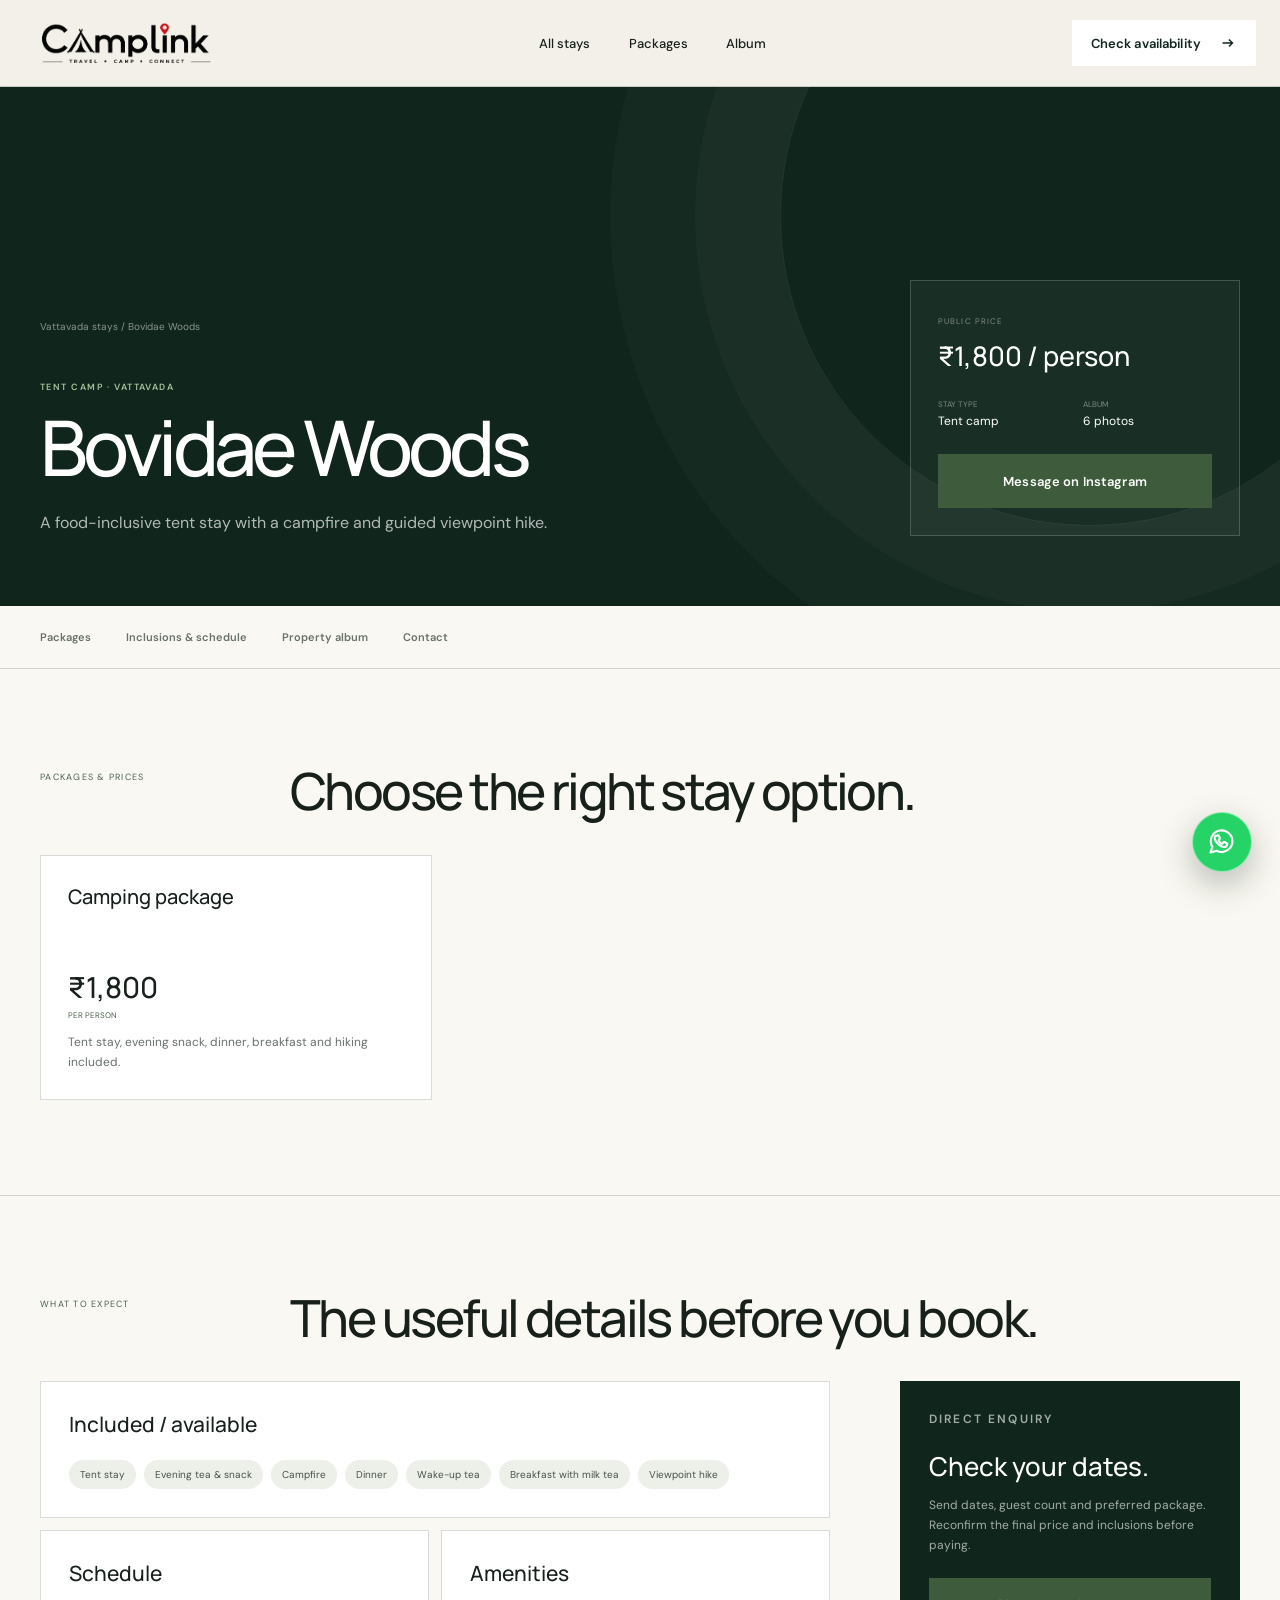
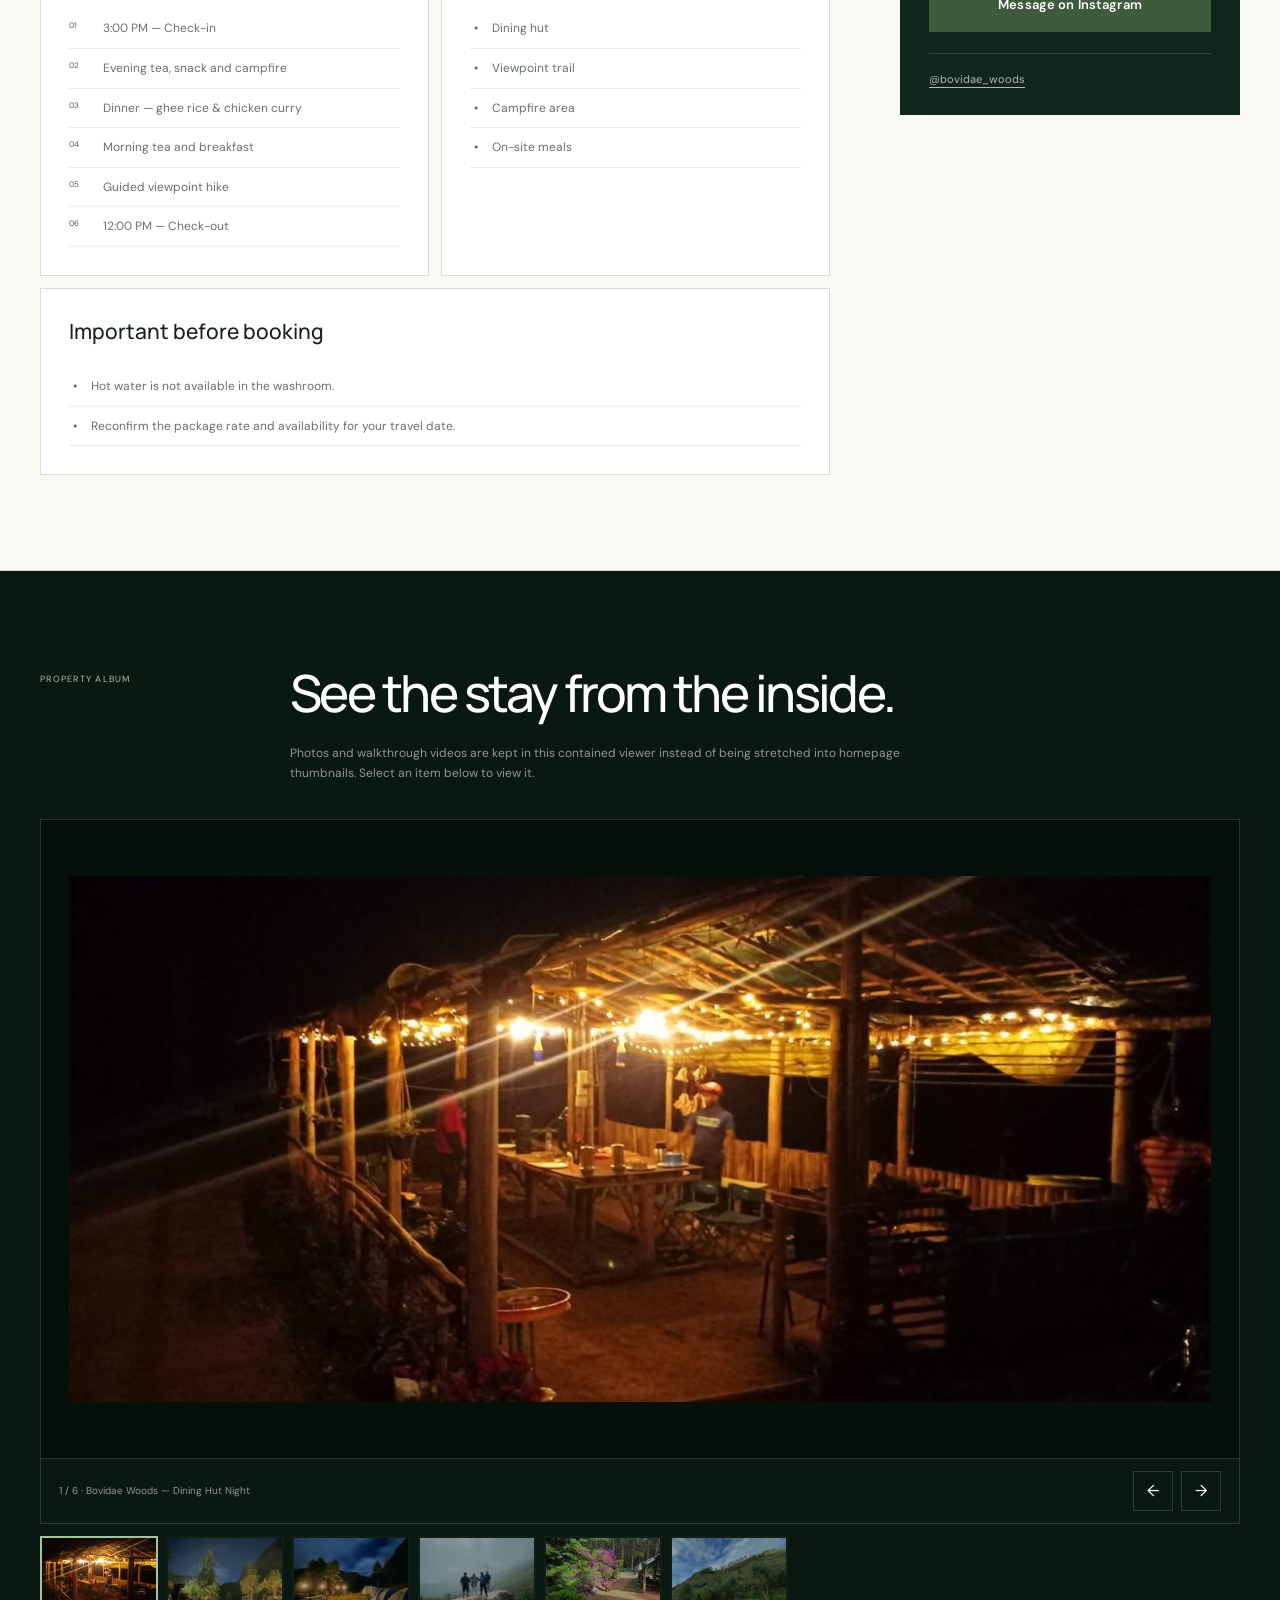
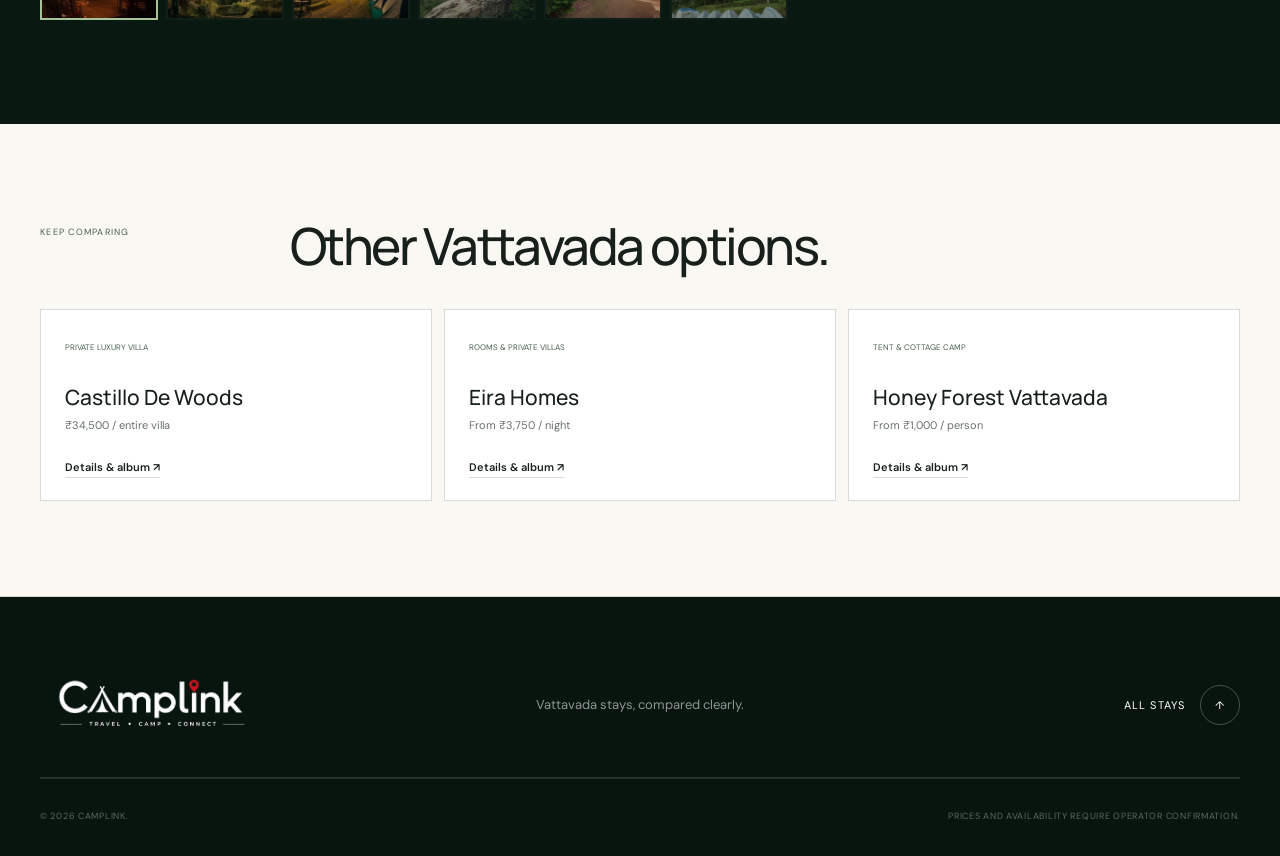
==== stay.html @ 0fb76977 "First commit" ====
<!doctype html>
<html lang="en">
<head>
  <meta charset="UTF-8">
  <meta name="viewport" content="width=device-width, initial-scale=1.0">
  <meta name="description" content="Vattavada stay package details, inclusions, schedule, access notes, property album and direct booking contact.">
  <meta name="theme-color" content="#10261d">
  <title>Vattavada Stay Details | CampLink</title>
  <link rel="preconnect" href="https://fonts.googleapis.com">
  <link rel="preconnect" href="https://fonts.gstatic.com" crossorigin>
  <link href="https://fonts.googleapis.com/css2?family=DM+Sans:wght@400;500;600&family=Manrope:wght@400;500;600;700&display=swap" rel="stylesheet">
  <link rel="stylesheet" href="css/style.css">
</head>
<body class="detail-page">
  <a class="skip-link" href="#detail-content">Skip to details</a>
  <header class="site-header" data-header>
    <nav class="nav-shell" aria-label="Main navigation">
      <a href="index.html" class="brand" aria-label="CampLink home">
        <span class="header-logo" aria-hidden="true">
          <img class="header-logo__image header-logo__image--white" src="assets/images/camplink_white_logo.png" alt="" width="1022" height="244">
          <img class="header-logo__image header-logo__image--black" src="assets/images/camplink_black_logo.png" alt="" width="1022" height="244">
        </span>
      </a>
      <div class="nav-links"><a href="index.html#destinations">All stays</a><a href="#packages">Packages</a><a href="#album">Album</a></div>
      <a href="#booking" class="button button--nav"><span>Check availability</span><svg viewBox="0 0 20 20" aria-hidden="true"><path d="M4 10h11M11 6l4 4-4 4"/></svg></a>
      <button class="menu-toggle" type="button" aria-label="Open menu" aria-expanded="false" aria-controls="mobile-menu"><span></span><span></span></button>
    </nav>
  </header>
  <div class="mobile-menu" id="mobile-menu" aria-hidden="true"><div class="mobile-menu__inner"><a href="index.html#destinations">All stays</a><a href="#packages">Packages</a><a href="#album">Album</a><a href="#booking">Contact</a></div></div>

  <main id="detail-content" class="detail-main">
    <section class="detail-hero" aria-labelledby="detail-title">
      <div class="page-shell detail-hero__inner">
        <div>
          <nav class="detail-breadcrumbs" aria-label="Breadcrumb"><a href="index.html#destinations">Vattavada stays</a> / <span data-breadcrumb-name>Stay details</span></nav>
          <p class="detail-kicker" data-detail-kicker></p>
          <h1 id="detail-title" data-stay-name>Stay details</h1>
          <p class="detail-hero__tagline" data-stay-tagline></p>
        </div>
        <aside class="detail-summary">
          <small>Public price</small><strong data-stay-price></strong>
          <dl><div><dt>Stay type</dt><dd data-stay-type></dd></div><div><dt>Album</dt><dd data-media-count></dd></div></dl>
          <a class="button" data-booking-link target="_blank" rel="noopener"><span>Check availability</span></a>
        </aside>
      </div>
    </section>

    <nav class="detail-tabs" aria-label="On this page"><div class="page-shell detail-tabs__inner"><a href="#packages">Packages</a><a href="#details">Inclusions & schedule</a><a href="#album">Property album</a><a href="#booking">Contact</a></div></nav>

    <section id="packages" class="detail-section" aria-labelledby="packages-title"><div class="page-shell">
      <div class="detail-section__heading"><p>Packages & prices</p><h2 id="packages-title">Choose the right stay option.</h2></div>
      <div class="detail-packages" data-package-grid></div>
    </div></section>

    <section id="details" class="detail-section" aria-labelledby="details-title"><div class="page-shell">
      <div class="detail-section__heading"><p>What to expect</p><h2 id="details-title">The useful details before you book.</h2></div>
      <div class="detail-layout">
        <div class="detail-info">
          <article class="detail-card detail-card--wide"><h3>Included / available</h3><ul class="detail-checks" data-inclusions></ul></article>
          <article class="detail-card"><h3>Schedule</h3><ol class="detail-timeline" data-schedule></ol></article>
          <article class="detail-card"><h3>Amenities</h3><ul class="detail-list" data-amenities></ul></article>
          <article class="detail-card detail-card--wide" data-nearby-card><h3>Nearby</h3><ul class="detail-list" data-nearby></ul></article>
          <article class="detail-card detail-card--wide"><h3>Important before booking</h3><ul class="detail-list" data-notes></ul></article>
        </div>
        <aside id="booking" class="detail-booking"><p class="camp-label">Direct enquiry</p><h3>Check your dates.</h3><p>Send dates, guest count and preferred package. Reconfirm the final price and inclusions before paying.</p><a class="button" data-booking-link target="_blank" rel="noopener"><span>Contact to book</span></a><div class="detail-contact" data-contact-links></div></aside>
      </div>
    </div></section>

    <section id="album" class="detail-section detail-album" aria-labelledby="album-title"><div class="page-shell">
      <div class="detail-section__heading"><p>Property album</p><h2 id="album-title">See the stay from the inside.</h2></div>
      <p class="album-copy">Photos and walkthrough videos are kept in this contained viewer instead of being stretched into homepage thumbnails. Select an item below to view it.</p>
      <div class="album-viewer" data-album-viewer></div>
      <div class="album-toolbar"><p data-media-caption>Loading album…</p><div class="album-controls"><button type="button" data-media-prev aria-label="Previous media">←</button><button type="button" data-media-next aria-label="Next media">→</button></div></div>
      <div class="album-strip" data-album-strip aria-label="Property media"></div>
      <a class="detail-brochure" data-brochure-link target="_blank" rel="noopener" hidden>Open property brochure ↗</a>
    </div></section>

    <section class="detail-section" aria-labelledby="other-title"><div class="page-shell"><div class="detail-section__heading"><p>Keep comparing</p><h2 id="other-title">Other Vattavada options.</h2></div><div class="other-stays" data-other-stays></div></div></section>
  </main>

  <footer class="footer"><div class="page-shell"><div class="footer__top"><a href="index.html" class="brand brand--footer"><img class="footer-logo" src="assets/images/camplink_white_logo.png" alt="" width="1022" height="244"></a><p>Vattavada stays, compared clearly.</p><a href="index.html#destinations" class="back-top">All stays <span>↑</span></a></div><div class="footer__bottom"><p>© 2026 CampLink.</p><p>Prices and availability require operator confirmation.</p></div></div></footer>

  <a class="whatsapp-float" data-whatsapp-float href="https://wa.me/919999999999?text=Hi%20CampLink%2C%20I%20would%20like%20help%20with%20a%20stay." target="_blank" rel="noopener" aria-label="Chat with CampLink on WhatsApp" title="Chat with CampLink on WhatsApp">
    <svg viewBox="0 0 24 24" aria-hidden="true"><path d="M20.5 11.7a8.4 8.4 0 0 1-12.4 7.4L3.5 20.5l1.4-4.4A8.4 8.4 0 1 1 20.5 11.7Z"/><path d="M8.2 7.6c.2-.4.4-.4.7-.4h.5c.2 0 .4.1.5.4l.8 1.8c.1.3.1.5-.1.7l-.6.7c-.2.2-.2.4-.1.6.5 1 1.3 1.8 2.3 2.3.2.1.4.1.6-.1l.8-1c.2-.2.4-.3.7-.2l1.8.9c.3.1.4.3.4.5 0 .4-.2 1.3-.8 1.8-.5.5-1.3.8-2.2.6-1.1-.2-2.5-.8-4.1-2.2-1.3-1.2-2.2-2.6-2.5-3.8-.3-1.1-.1-2 .3-2.6Z"/></svg>
  </a>

  <script src="js/stays.js"></script>
  <script src="js/stay-detail.js"></script>
</body>
</html>
---- css/style.css ----
:root {
  --pine: #10261d;
  --pine-2: #173328;
  --moss: #49624f;
  --cream: #f3f0e8;
  --paper: #faf8f2;
  --sand: #ddd4c3;
  --ember: #d88843;
  --ink: #17201b;
  --muted: #68716b;
  --line: rgba(23, 32, 27, .16);
  --ease: cubic-bezier(.2, .75, .25, 1);
}

*, *::before, *::after { box-sizing: border-box; }
html { scroll-behavior: smooth; }
body { margin: 0; overflow-x: hidden; font-family: 'DM Sans', sans-serif; background: var(--cream); color: var(--ink); }
body.menu-open { overflow: hidden; }
img { display: block; max-width: 100%; }
a { color: inherit; text-decoration: none; }
button, a { -webkit-tap-highlight-color: transparent; }
button { font: inherit; }
::selection { color: var(--cream); background: var(--moss); }

.skip-link { position: fixed; z-index: 9999; top: 12px; left: 12px; transform: translateY(-180%); padding: 10px 16px; border-radius: 99px; background: var(--cream); color: var(--pine); font-weight: 600; transition: transform .2s; }
.skip-link:focus { transform: none; }
:focus-visible { outline: 2px solid var(--ember); outline-offset: 4px; }
.page-shell { width: min(100% - 80px, 1440px); margin-inline: auto; }
.section-pad { padding: 140px 0; }

.site-header { position: fixed; z-index: 1000; top: 0; left: 0; width: 100%; color: #fff; background: transparent; border-bottom: 1px solid transparent; transition: color .35s, background-color .35s, border-color .35s, transform .35s, backdrop-filter .35s; }
.site-header.is-scrolled { color: #fff; background: rgba(5, 16, 12, .76); border-color: rgba(255,255,255,.1); backdrop-filter: blur(18px); -webkit-backdrop-filter: blur(18px); }
.site-header.is-scrolled.is-on-light { color: var(--ink); background: rgba(250,248,242,.82); border-color: rgba(23,32,27,.12); }
.nav-shell { width: min(100% - 48px, 1440px); height: 86px; margin-inline: auto; display: flex; align-items: center; justify-content: space-between; }
.brand { display: inline-flex; align-items: center; }
.header-logo { position: relative; display: block; width: 210px; aspect-ratio: 1022 / 244; }
.header-logo__image { position: absolute; inset: 0; width: 100%; height: 100%; object-fit: contain; transition: opacity .35s; }
.header-logo__image--black { opacity: 0; }
.site-header.is-scrolled .header-logo__image--white { opacity: 1; }
.site-header.is-scrolled .header-logo__image--black { opacity: 0; }
.site-header.is-scrolled.is-on-light .header-logo__image--white { opacity: 0; }
.site-header.is-scrolled.is-on-light .header-logo__image--black { opacity: 1; }
.site-header.is-scrolled.is-on-light.menu-active { color: #fff; background: var(--pine); border-color: rgba(255,255,255,.1); }
.site-header.is-scrolled.is-on-light.menu-active .header-logo__image--white { opacity: 1; }
.site-header.is-scrolled.is-on-light.menu-active .header-logo__image--black { opacity: 0; }
.site-header.menu-active .header-logo__image--white { opacity: 1; }
.site-header.menu-active .header-logo__image--black { opacity: 0; }
.nav-links { display: flex; align-items: center; gap: clamp(24px, 3vw, 48px); font-size: 13px; font-weight: 500; }
.nav-links a { position: relative; padding: 10px 0; }
.nav-links a::after { content: ''; position: absolute; bottom: 4px; left: 0; width: 100%; height: 1px; background: currentColor; transform: scaleX(0); transform-origin: right; transition: transform .35s var(--ease); }
.nav-links a:hover::after, .nav-links a:focus-visible::after { transform: scaleX(1); transform-origin: left; }
.button { position: relative; min-height: 54px; padding: 0 22px; display: inline-flex; align-items: center; justify-content: center; gap: 25px; border: 1px solid transparent; overflow: hidden; font-size: 13px; font-weight: 600; letter-spacing: .01em; transition: color .3s, background-color .3s, border-color .3s, transform .3s var(--ease); }
.button::before { content: ''; position: absolute; inset: 100% 0 auto; height: 110%; background: var(--ember); transition: transform .45s var(--ease); }
.button span, .button svg { position: relative; z-index: 1; }
.button:hover::before, .button:focus-visible::before { transform: translateY(-100%); }
.button svg { width: 18px; fill: none; stroke: currentColor; stroke-width: 1.6; }
.button--nav { min-height: 46px; padding-inline: 18px; gap: 18px; color: var(--pine); background: #fff; }
.button--nav::before { background: #3e5b3b; }
.site-header.is-scrolled .button--nav { color: var(--pine); background: #fff; }
.site-header.is-scrolled.is-on-light .button--nav { color: #fff; background: var(--pine); }
.button--nav:hover, .site-header.is-scrolled .button--nav:hover { color: #fff; }
.button--light { color: var(--pine); background: var(--cream); }
.button--hero-explore::before { background: #3e5b3b; }
.button--light:hover { color: #fff; }
.button--outline-light { color: #fff; border-color: rgba(255,255,255,.55); }
.button--outline-light::before { background: #fff; }
.button--outline-light:hover { color: var(--pine); }
.menu-toggle { display: none; width: 46px; height: 46px; padding: 0; border: 1px solid currentColor; border-radius: 50%; align-items: center; justify-content: center; flex-direction: column; gap: 6px; color: inherit; background: transparent; }
.menu-toggle span { display: block; width: 18px; height: 1px; background: currentColor; transition: transform .35s var(--ease); }
.menu-toggle[aria-expanded="true"] span:first-child { transform: translateY(3.5px) rotate(45deg); }
.menu-toggle[aria-expanded="true"] span:last-child { transform: translateY(-3.5px) rotate(-45deg); }
.mobile-menu { visibility: hidden; position: fixed; z-index: 990; inset: 0; color: var(--cream); background: var(--pine); clip-path: inset(0 0 100% 0); }
.mobile-menu__inner { min-height: 100%; padding: 130px 7vw 40px; display: flex; flex-direction: column; }
.mobile-menu__inner > a { display: flex; justify-content: space-between; padding: 14px 0; border-bottom: 1px solid rgba(255,255,255,.15); font: 500 clamp(30px, 9vw, 52px)/1.2 'Manrope', sans-serif; letter-spacing: -.045em; }
.mobile-menu__inner > a span { padding-top: 8px; color: var(--sand); font: 500 10px/1 'DM Sans', sans-serif; letter-spacing: .1em; }
.mobile-menu__foot { margin-top: auto; display: flex; justify-content: space-between; gap: 20px; color: rgba(255,255,255,.62); font-size: 13px; }
.mobile-menu__foot a { text-decoration: underline; text-underline-offset: 5px; }

.hero { position: relative; min-height: 100svh; display: flex; align-items: flex-end; overflow: hidden; color: #fff; background: var(--pine); }
.hero__media, .hero__shade { position: absolute; inset: 0; }
.hero__media img { width: 100%; height: 110%; object-fit: cover; object-position: center; }
.hero__shade { z-index: 1; background: linear-gradient(90deg, rgba(4,15,12,.86) 0%, rgba(5,17,13,.52) 39%, rgba(5,14,12,.12) 73%), linear-gradient(0deg, rgba(4,14,11,.78) 0%, transparent 48%); }
.hero__content { position: relative; z-index: 2; padding-bottom: clamp(100px, 11vh, 135px); }
.hero__eyebrow, .eyebrow { display: flex; align-items: center; gap: 10px; text-transform: uppercase; font-size: 10px; font-weight: 600; letter-spacing: .18em; }
.hero__eyebrow > span, .eyebrow > span { width: 36px; height: 1px; background: var(--ember); }
.hero__eyebrow i { width: 3px; height: 3px; border-radius: 50%; background: rgba(255,255,255,.6); }
.hero__title { max-width: 1000px; margin: 28px 0 42px; font: 500 clamp(64px, 7.25vw, 118px)/.91 'Manrope', sans-serif; letter-spacing: -.065em; }
.hero-word { display: block; overflow: hidden; padding-right: .06em; }
.hero-word--accent { color: var(--sand); font-weight: 400; font-style: italic; }
.hero__bottom { display: grid; grid-template-columns: minmax(280px, 460px) 1fr; gap: 70px; align-items: center; }
.hero__bottom > p { max-width: 430px; color: rgba(255,255,255,.76); font-size: 16px; line-height: 1.7; }
.hero__actions { display: flex; align-items: center; gap: 34px; }
.text-link { display: inline-flex; align-items: center; gap: 14px; padding: 8px 0; border-bottom: 1px solid currentColor; font-size: 13px; font-weight: 600; }
.text-link span { transition: transform .3s var(--ease); }
.text-link:hover span { transform: translate(4px,-2px); }
.text-link--light { color: rgba(255,255,255,.8); }
.scroll-cue { position: absolute; z-index: 3; right: 3.3vw; bottom: 42px; display: flex; align-items: center; gap: 18px; transform: rotate(90deg) translateX(-100%); transform-origin: left top; color: rgba(255,255,255,.6); font-size: 9px; text-transform: uppercase; letter-spacing: .17em; }
.scroll-cue i { display: block; width: 65px; height: 1px; overflow: hidden; background: rgba(255,255,255,.35); }
.scroll-cue i::after { content: ''; display: block; width: 35%; height: 100%; background: #fff; animation: scrollLine 2.2s var(--ease) infinite; }
@keyframes scrollLine { from { transform: translateX(-100%); } to { transform: translateX(320%); } }

.section-index { display: flex; align-items: center; gap: 14px; color: var(--moss); font-size: 10px; font-weight: 600; letter-spacing: .18em; text-transform: uppercase; }
.section-index::before { content: ''; width: 35px; height: 1px; background: currentColor; }
.section-index--light { color: rgba(255,255,255,.55); }
.manifesto { background: var(--cream); }
.manifesto__grid { display: grid; grid-template-columns: 25% 1fr; gap: 30px; align-items: start; }
.manifesto__lead { max-width: 1050px; margin: -12px 0 50px; font: 500 clamp(44px, 5.7vw, 88px)/1.05 'Manrope', sans-serif; letter-spacing: -.055em; }
.manifesto__support { max-width: 680px; margin-left: auto; padding-top: 36px; border-top: 1px solid var(--line); display: flex; justify-content: space-between; gap: 60px; align-items: center; }
.manifesto__support p { max-width: 480px; color: var(--muted); line-height: 1.75; }
.circle-link { flex: 0 0 auto; width: 62px; height: 62px; border: 1px solid var(--line); border-radius: 50%; display: grid; place-items: center; transition: color .3s, background .3s, transform .3s var(--ease); }
.circle-link svg { width: 22px; fill: none; stroke: currentColor; stroke-width: 1.5; }
.circle-link:hover { color: #fff; background: var(--pine); transform: rotate(-45deg); }

.problem { background: var(--paper); border-top: 1px solid var(--line); }
.section-heading--wide { display: grid; grid-template-columns: 25% minmax(0, 1fr) 27%; gap: 30px; align-items: end; }
.display-title { margin: 0; font: 500 clamp(50px, 5vw, 78px)/1.05 'Manrope', sans-serif; letter-spacing: -.055em; }
.display-title--light { color: var(--cream); }
.display-title em { color: var(--sand); font-weight: 400; }
.section-copy { max-width: 420px; margin: 0; color: var(--muted); font-size: 15px; line-height: 1.75; }
.section-copy--light { color: rgba(255,255,255,.58); }
.problem-map { margin-top: 90px; display: grid; grid-template-columns: 1fr 150px 1fr; gap: 25px; align-items: center; }
.problem-map__old, .problem-map__new { position: relative; min-height: 410px; border: 1px solid var(--line); overflow: hidden; }
.problem-map__old { background: #ece8de; }
.journey-chip { position: absolute; z-index: 2; padding: 10px 13px; border: 1px solid rgba(23,32,27,.18); border-radius: 99px; color: #59625d; background: rgba(255,255,255,.7); font-size: 11px; box-shadow: 0 8px 26px rgba(25,35,29,.04); }
.journey-chip:nth-of-type(1) { top: 13%; left: 9%; transform: rotate(-4deg); }
.journey-chip:nth-of-type(2) { top: 10%; right: 9%; transform: rotate(4deg); }
.journey-chip:nth-of-type(3) { top: 40%; left: 21%; transform: rotate(3deg); }
.journey-chip:nth-of-type(4) { top: 30%; right: 7%; transform: rotate(-5deg); }
.journey-chip:nth-of-type(5) { top: 60%; right: 13%; transform: rotate(5deg); }
.journey-chip:nth-of-type(6) { top: 64%; left: 7%; transform: rotate(-3deg); }
.scribble { position: absolute; inset: 18px; width: calc(100% - 36px); height: calc(100% - 36px); fill: none; stroke: rgba(133,89,60,.35); stroke-width: 1.4; stroke-dasharray: 6 7; }
.uncertainty { position: absolute; z-index: 2; bottom: 22px; left: 50%; transform: translateX(-50%); width: max-content; padding: 14px 19px; color: #fff; background: #6f5142; text-align: center; }
.uncertainty small { display: block; opacity: .65; margin-bottom: 4px; font-size: 8px; letter-spacing: .16em; }
.uncertainty strong { font-size: 12px; font-weight: 500; }
.problem-map__turn { text-align: center; color: var(--moss); }
.problem-map__turn span { display: block; margin-bottom: 18px; font-size: 9px; text-transform: uppercase; letter-spacing: .14em; }
.problem-map__turn svg { width: 70px; margin: auto; fill: none; stroke: currentColor; stroke-width: 1; }
.problem-map__new { display: flex; flex-direction: column; align-items: center; justify-content: center; color: #fff; background: var(--pine); }
.solution-mark img { width: 220px; height: auto; }
.solution-path { width: min(78%, 410px); margin-top: 58px; display: flex; align-items: center; justify-content: space-between; }
.solution-path span { display: flex; flex-direction: column; gap: 7px; font-size: 11px; }
.solution-path b { color: rgba(255,255,255,.42); font-size: 8px; letter-spacing: .1em; }
.solution-path i { flex: 1; height: 1px; margin: 13px 9px 0; background: rgba(255,255,255,.23); }

.network { position: relative; overflow: hidden; background: var(--cream); }
.network::before { content: ''; position: absolute; width: 560px; height: 560px; top: 25%; right: -300px; border: 1px solid rgba(73,98,79,.12); border-radius: 50%; box-shadow: 0 0 0 70px rgba(73,98,79,.035), 0 0 0 140px rgba(73,98,79,.025); }
.network__copy { display: grid; grid-template-columns: 25% 48% 1fr; gap: 30px; }
.network__copy .section-copy { padding-top: 12px; }
.orbit { position: relative; max-width: 1100px; min-height: 660px; margin: 100px auto 0; }
.orbit__lines { position: absolute; inset: 0; width: 100%; height: 100%; fill: none; stroke: rgba(73,98,79,.25); stroke-width: 1; stroke-dasharray: 3 5; }
.orbit__center { position: absolute; z-index: 2; top: 50%; left: 50%; width: 230px; height: 230px; transform: translate(-50%,-50%); border: 1px solid rgba(73,98,79,.3); border-radius: 50%; display: flex; flex-direction: column; align-items: center; justify-content: center; background: var(--paper); box-shadow: 0 25px 80px rgba(24,39,31,.1); }
.orbit__center::before { content: ''; position: absolute; inset: -22px; border: 1px solid rgba(73,98,79,.13); border-radius: 50%; }
.orbit__logo img { width: 170px; height: auto; }
.orbit__center p { margin-top: 12px; color: var(--muted); font-size: 10px; text-transform: uppercase; letter-spacing: .13em; }
.orbit-node { position: absolute; z-index: 2; min-width: 148px; padding: 16px 18px; border: 1px solid var(--line); background: rgba(250,248,242,.9); box-shadow: 0 12px 30px rgba(22,36,28,.05); }
.orbit-node span { display: block; margin-bottom: 11px; color: var(--moss); font-size: 9px; letter-spacing: .1em; }
.orbit-node strong { font: 500 13px 'Manrope', sans-serif; }
.orbit-node--1 { top: 4%; left: 2%; }
.orbit-node--2 { top: 0; left: 30%; }
.orbit-node--3 { top: 4%; right: 6%; }
.orbit-node--4 { top: 28%; right: -1%; }
.orbit-node--5 { bottom: 14%; right: 2%; }
.orbit-node--6 { bottom: 0; left: 49%; }
.orbit-node--7 { bottom: 7%; left: 5%; }

.how { height: 420vh; color: #fff; background: var(--pine); }
.how__pin { position: sticky; top: 0; min-height: 100vh; overflow: hidden; display: flex; flex-direction: column; padding-top: 116px; }
.how__intro { display: flex; align-items: end; justify-content: space-between; gap: 50px; }
.how__intro .display-title { margin-top: 18px; font-size: clamp(55px, 5.8vw, 90px); }
.how__intro > p { max-width: 340px; padding-bottom: 12px; color: rgba(255,255,255,.55); font-size: 14px; line-height: 1.7; }
.steps-track { display: flex; gap: 20px; width: max-content; margin-top: 65px; padding-left: max(40px, calc((100vw - 1440px) / 2 + 40px)); will-change: transform; }
.step-card { position: relative; flex: 0 0 clamp(320px, 27vw, 430px); height: clamp(350px, 42vh, 490px); padding: 32px; border: 1px solid rgba(255,255,255,.17); display: flex; flex-direction: column; justify-content: space-between; overflow: hidden; background: rgba(255,255,255,.045); }
.step-card--image { justify-content: flex-end; }
.step-card--image::after { content: ''; position: absolute; inset: 0; background: linear-gradient(0deg, rgba(5,16,12,.82), rgba(5,16,12,.06)); }
.step-card--image img { position: absolute; inset: 0; width: 100%; height: 100%; object-fit: cover; transition: transform .8s var(--ease); }
.step-card--image:hover img { transform: scale(1.04); }
.step-card--accent { color: var(--pine); background: var(--sand); }
.step-card__number { position: absolute; z-index: 2; top: 30px; right: 30px; font-size: 10px; letter-spacing: .12em; opacity: .6; }
.step-card__icon { width: 74px; height: 74px; border: 1px solid rgba(255,255,255,.2); border-radius: 50%; display: grid; place-items: center; }
.step-card--accent .step-card__icon { border-color: rgba(16,38,29,.22); }
.step-card__icon svg { width: 34px; fill: none; stroke: currentColor; stroke-width: 1.25; }
.step-card > div { position: relative; z-index: 2; }
.step-card h3 { margin: 0 0 13px; font: 500 clamp(38px, 3vw, 52px) 'Manrope', sans-serif; letter-spacing: -.05em; }
.step-card p { max-width: 280px; margin: 0; color: rgba(255,255,255,.6); font-size: 14px; line-height: 1.65; }
.step-card--accent p { color: rgba(16,38,29,.65); }
.steps-end { width: 25vw; display: grid; place-items: center; color: rgba(255,255,255,.35); font-size: 10px; text-transform: uppercase; letter-spacing: .16em; }
.how__progress { margin-top: auto; padding-bottom: 36px; }
.how__progress::before { content: ''; display: block; width: 100%; height: 1px; background: rgba(255,255,255,.13); }
.how__progress i { display: block; width: 25%; height: 1px; margin-top: -1px; background: var(--sand); transform-origin: left; }

.compare { background: var(--paper); }
.section-heading--split { display: grid; grid-template-columns: 1fr minmax(280px, 420px); gap: 90px; align-items: end; }
.section-heading--split .display-title { max-width: 890px; margin-top: 20px; }
.section-heading--compact { align-items: end; }
.comparison { margin-top: 80px; border: 1px solid var(--line); background: #f7f4ed; box-shadow: 0 30px 90px rgba(27,42,33,.07); }
.comparison__toolbar { min-height: 76px; padding: 14px 20px 14px 26px; border-bottom: 1px solid var(--line); display: flex; justify-content: space-between; align-items: center; gap: 24px; }
.comparison__toolbar > p { display: flex; align-items: center; gap: 10px; font-size: 11px; text-transform: uppercase; letter-spacing: .1em; }
.live-dot { width: 7px; height: 7px; border-radius: 50%; background: #6d936f; box-shadow: 0 0 0 5px rgba(109,147,111,.12); }
.filter-pills { display: flex; gap: 5px; padding: 4px; border-radius: 99px; background: #eae5da; }
.filter-pills button { padding: 8px 14px; border: 0; border-radius: 99px; color: var(--muted); background: transparent; font-size: 11px; cursor: pointer; transition: color .25s, background .25s; }
.filter-pills button.is-active { color: #fff; background: var(--pine); }
.comparison__scroll { overflow-x: auto; scrollbar-width: thin; scrollbar-color: var(--moss) transparent; }
.comparison__grid { min-width: 980px; display: grid; grid-template-columns: minmax(190px, .8fr) repeat(3, minmax(240px, 1fr)); }
.comparison__label-head, .stay-head { min-height: 270px; border: 0; border-right: 1px solid var(--line); border-bottom: 1px solid var(--line); }
.comparison__label-head { padding: 30px; display: flex; flex-direction: column; align-items: flex-start; justify-content: flex-end; }
.comparison__label-head small { margin-bottom: auto; color: var(--moss); font-size: 9px; letter-spacing: .15em; }
.comparison__label-head strong { font: 500 24px 'Manrope', sans-serif; }
.comparison__label-head span { max-width: 130px; margin-top: 8px; color: var(--muted); font-size: 11px; line-height: 1.5; }
.stay-head { position: relative; padding: 0; overflow: hidden; color: #fff; background: var(--pine); text-align: left; cursor: pointer; }
.stay-head:last-of-type { border-right: 0; }
.stay-head::after { content: ''; position: absolute; inset: 0; background: linear-gradient(0deg, rgba(4,14,10,.82), rgba(4,14,10,.05)); transition: background .3s; }
.stay-head img { width: 100%; height: 100%; object-fit: cover; filter: saturate(.75); transition: filter .4s, transform .6s var(--ease); }
.stay-head:hover img, .stay-head.is-selected img { filter: saturate(1); transform: scale(1.035); }
.stay-head.is-selected::after { box-shadow: inset 0 0 0 3px var(--ember); }
.stay-head__meta { position: absolute; z-index: 2; left: 24px; right: 24px; bottom: 24px; display: flex; flex-direction: column; }
.stay-head__meta small { margin-bottom: 7px; color: rgba(255,255,255,.65); font-size: 8px; letter-spacing: .13em; }
.stay-head__meta strong { font: 500 19px 'Manrope', sans-serif; }
.stay-head__meta em { margin-top: 7px; font-style: normal; font-size: 11px; }
.stay-head > i { position: absolute; z-index: 2; top: 18px; right: 18px; width: 29px; height: 29px; display: grid; place-items: center; border: 1px solid rgba(255,255,255,.55); border-radius: 50%; font-size: 9px; font-style: normal; }
.feature-label, .feature-value { min-height: 67px; padding: 17px 22px; border-right: 1px solid var(--line); border-bottom: 1px solid var(--line); display: flex; align-items: center; gap: 8px; font-size: 12px; transition: opacity .25s, background-color .25s; }
.feature-label { justify-content: space-between; color: var(--muted); }
.feature-label small { font-size: 8px; letter-spacing: .1em; }
.feature-value[data-col="3"] { border-right: 0; }
.feature-value.is-highlighted { background: rgba(216,136,67,.08); }
.feature-label.is-hidden, .feature-value.is-hidden { display: none; }
.feature-value strong { font: 600 16px 'Manrope', sans-serif; }
.check { width: 18px; height: 18px; border-radius: 50%; display: inline-grid; place-items: center; flex: 0 0 auto; color: #fff; background: var(--moss); font-size: 10px; }
.muted { color: #9aa09c; }
.fit-tag { padding: 5px 8px; border: 1px solid var(--line); border-radius: 99px; font-size: 9px; }
.comparison__note { min-height: 64px; padding: 15px 25px; display: flex; justify-content: space-between; align-items: center; gap: 20px; color: var(--muted); font-size: 10px; }

.destinations { overflow: hidden; background: var(--cream); }
.destination-controls { display: flex; gap: 8px; justify-content: flex-end; }
.destination-controls button { width: 49px; height: 49px; border: 1px solid var(--line); border-radius: 50%; color: var(--ink); background: transparent; cursor: pointer; transition: color .3s, background .3s; }
.destination-controls button:hover { color: #fff; background: var(--pine); }
.destination-rail { display: flex; gap: 18px; margin-top: 70px; padding: 0 max(40px, calc((100vw - 1440px) / 2 + 40px)); overflow-x: auto; scroll-snap-type: x mandatory; scrollbar-width: none; }
.destination-rail::-webkit-scrollbar { display: none; }
.destination-card { position: relative; flex: 0 0 clamp(310px, 28vw, 430px); height: 560px; scroll-snap-align: start; overflow: hidden; color: #fff; background: var(--pine); }
.destination-card--large { flex-basis: clamp(360px, 38vw, 570px); }
.destination-card img { width: 100%; height: 100%; object-fit: cover; transition: transform .8s var(--ease), filter .5s; }
.destination-card:hover img { transform: scale(1.055); filter: saturate(.8); }
.destination-card__shade { position: absolute; inset: 0; background: linear-gradient(0deg, rgba(4,17,12,.86), transparent 65%); }
.destination-card__top { position: absolute; top: 22px; left: 22px; right: 22px; display: flex; justify-content: space-between; font-size: 8px; letter-spacing: .13em; }
.destination-card__top i { font-style: normal; }
.destination-card__body { position: absolute; left: 28px; right: 28px; bottom: 28px; }
.destination-card__body small { color: rgba(255,255,255,.62); font-size: 8px; letter-spacing: .14em; }
.destination-card__body h3 { margin: 8px 0 7px; font: 500 clamp(38px, 4vw, 56px) 'Manrope', sans-serif; letter-spacing: -.05em; }
.destination-card__body p { max-width: 280px; margin: 0; color: rgba(255,255,255,.68); font-size: 12px; }
.destination-card__body a { position: absolute; right: 0; bottom: 0; width: 63px; height: 63px; border: 1px solid rgba(255,255,255,.45); border-radius: 50%; display: grid; place-items: center; font-size: 0; transition: color .3s, background .3s; }
.destination-card__body a span { font-size: 17px; }
.destination-card__body a:hover { color: var(--pine); background: #fff; }
.destinations__disclaimer { margin-top: 18px; color: var(--muted); font-size: 10px; text-align: right; }

.experiences { background: #0c1b15; }
.experience-stack { height: 600px; margin-top: 75px; display: flex; gap: 8px; }
.experience-card { position: relative; flex: 1 1 0; min-width: 72px; overflow: hidden; cursor: pointer; transition: flex .7s var(--ease); }
.experience-card.is-active { flex: 6 1 0; }
.experience-card::after { content: ''; position: absolute; inset: 0; background: linear-gradient(0deg, rgba(5,16,12,.85), rgba(5,16,12,.02) 70%); }
.experience-card img { width: 100%; height: 100%; object-fit: cover; filter: saturate(.65); transition: transform .8s var(--ease), filter .5s; }
.experience-card.is-active img { filter: saturate(.95); }
.experience-card:hover img { transform: scale(1.04); }
.experience-card__number { position: absolute; z-index: 2; top: 22px; left: 50%; transform: translateX(-50%); color: rgba(255,255,255,.65); font-size: 8px; letter-spacing: .1em; }
.experience-card__copy { position: absolute; z-index: 2; left: 30px; bottom: 30px; width: 380px; color: #fff; opacity: 0; transform: translateY(16px); transition: opacity .4s .15s, transform .4s .15s; }
.experience-card.is-active .experience-card__copy { opacity: 1; transform: none; }
.experience-card__copy h3 { margin: 0 0 7px; font: 500 clamp(36px, 4vw, 58px) 'Manrope', sans-serif; letter-spacing: -.05em; }
.experience-card__copy p { margin: 0; color: rgba(255,255,255,.65); font-size: 13px; }

.final-cta { position: relative; min-height: 82vh; padding: 130px 0; display: grid; place-items: center; overflow: hidden; color: #fff; background: var(--pine); text-align: center; }
.final-cta__media, .final-cta__shade { position: absolute; inset: 0; }
.final-cta__media img { width: 100%; height: 100%; object-fit: cover; object-position: center; transform: scale(1.07); }
.final-cta__shade { background: rgba(5,18,13,.72); }
.final-cta__content { position: relative; z-index: 2; display: flex; flex-direction: column; align-items: center; }
.final-cta .eyebrow { margin-bottom: 26px; }
.final-cta h2 { margin: 0; font: 500 clamp(62px, 8vw, 124px)/.92 'Manrope', sans-serif; letter-spacing: -.065em; }
.final-cta__content > p:not(.eyebrow) { max-width: 530px; margin: 30px 0 40px; color: rgba(255,255,255,.7); line-height: 1.7; }
.final-cta__actions { display: flex; gap: 10px; }

.footer { padding: 80px 0 25px; color: #fff; background: #08150f; }
.footer__top { padding-bottom: 45px; border-bottom: 1px solid rgba(255,255,255,.14); display: grid; grid-template-columns: 1fr 1fr 1fr; align-items: center; }
.footer-logo { width: 230px; height: auto; }
.footer__top > p { color: rgba(255,255,255,.55); font-size: 13px; text-align: center; }
.back-top { justify-self: end; display: inline-flex; align-items: center; gap: 15px; font-size: 11px; text-transform: uppercase; letter-spacing: .1em; }
.back-top span { width: 40px; height: 40px; border: 1px solid rgba(255,255,255,.25); border-radius: 50%; display: grid; place-items: center; }
.footer__links { padding: 70px 0 90px 34%; display: grid; grid-template-columns: repeat(3,1fr); gap: 35px; }
.footer__links > div { display: flex; flex-direction: column; align-items: flex-start; gap: 12px; }
.footer__links small { margin-bottom: 14px; color: rgba(255,255,255,.34); font-size: 8px; letter-spacing: .16em; }
.footer__links a { position: relative; color: rgba(255,255,255,.75); font-size: 13px; }
.footer__links a::after { content: ''; position: absolute; left: 0; bottom: -3px; width: 100%; height: 1px; background: currentColor; transform: scaleX(0); transform-origin: right; transition: transform .3s var(--ease); }
.footer__links a:hover::after { transform: scaleX(1); transform-origin: left; }
.footer__bottom { padding-top: 22px; border-top: 1px solid rgba(255,255,255,.1); display: flex; justify-content: space-between; color: rgba(255,255,255,.35); font-size: 9px; text-transform: uppercase; letter-spacing: .08em; }

.line-mask { display: block; overflow: hidden; }
.line-mask > span { display: block; }

@media (max-width: 1100px) {
  .page-shell { width: min(100% - 48px, 1440px); }
  .section-pad { padding: 110px 0; }
  .nav-links { gap: 22px; }
  .section-heading--wide { grid-template-columns: 21% 1fr; }
  .section-heading--wide .section-copy { grid-column: 2; }
  .network__copy { grid-template-columns: 21% 1fr; }
  .network__copy .section-copy { grid-column: 2; }
  .problem-map { grid-template-columns: 1fr 80px 1fr; }
  .solution-path { width: 88%; }
  .experience-stack { height: 530px; }
}

@media (max-width: 820px) {
  .page-shell { width: min(100% - 36px, 760px); }
  .nav-shell { width: calc(100% - 30px); height: 72px; }
  .nav-links, .button--nav { display: none; }
  .menu-toggle { display: flex; }
  .site-header.menu-active { color: var(--cream); background: transparent; border-color: transparent; backdrop-filter: none; }
  .hero__content { padding-bottom: 90px; }
  .hero__title { font-size: clamp(54px, 12vw, 82px); }
  .hero__bottom { grid-template-columns: 1fr; gap: 28px; }
  .scroll-cue { display: none; }
  .manifesto__grid { grid-template-columns: 1fr; gap: 38px; }
  .manifesto__lead { margin-top: 0; }
  .section-heading--wide, .section-heading--split, .network__copy { grid-template-columns: 1fr; gap: 28px; }
  .section-heading--wide .section-copy, .network__copy .section-copy { grid-column: 1; }
  .problem-map { grid-template-columns: 1fr; }
  .problem-map__turn { padding: 15px 0; }
  .problem-map__turn svg { transform: rotate(90deg); }
  .orbit { min-height: auto; margin-top: 65px; padding-left: 40px; }
  .orbit__lines { display: none; }
  .orbit__center { position: relative; top: auto; left: auto; width: 190px; height: 190px; transform: none; margin: 0 auto 45px; }
  .orbit-node { position: relative; inset: auto !important; min-width: 0; margin: -1px 0 0; }
  .how { height: auto; }
  .how__pin { position: relative; min-height: 0; padding: 100px 0; overflow: hidden; }
  .how__intro { align-items: start; }
  .how__intro > p { padding-top: 55px; }
  .steps-track { width: auto; padding: 0 18px; overflow-x: auto; scroll-snap-type: x mandatory; scrollbar-width: none; }
  .step-card { flex-basis: min(78vw, 390px); height: 440px; scroll-snap-align: center; }
  .steps-end, .how__progress { display: none; }
  .comparison { margin-top: 60px; }
  .comparison__toolbar { align-items: flex-start; flex-direction: column; }
  .filter-pills { width: 100%; overflow-x: auto; }
  .filter-pills button { flex: 0 0 auto; }
  .destination-card { height: 510px; }
  .experience-stack { height: 680px; flex-direction: column; }
  .experience-card { min-width: 0; min-height: 56px; }
  .experience-card.is-active { flex: 8 1 0; }
  .experience-card__number { top: 50%; left: 18px; transform: translateY(-50%); }
  .experience-card__copy { left: 24px; bottom: 24px; }
  .footer__links { padding-left: 0; }
}

@media (max-width: 560px) {
  .section-pad { padding: 86px 0; }
  .page-shell { width: calc(100% - 32px); }
  .header-logo { width: 176px; }
  .footer-logo { width: 190px; }
  .hero { min-height: 760px; }
  .hero__media img { height: 100%; object-position: 63% center; }
  .hero__shade { background: linear-gradient(90deg, rgba(4,15,12,.78), rgba(5,14,12,.18)), linear-gradient(0deg, rgba(4,14,11,.9) 0%, transparent 65%); }
  .hero__content { padding-bottom: 58px; }
  .hero__eyebrow { font-size: 8px; }
  .hero__title { margin: 22px 0 30px; font-size: clamp(49px, 15vw, 66px); line-height: .95; }
  .hero__bottom > p { font-size: 14px; }
  .hero__actions { align-items: stretch; flex-direction: column; gap: 16px; }
  .hero__actions .button { width: 100%; }
  .hero__actions .text-link { align-self: flex-start; }
  .manifesto__lead, .display-title { font-size: clamp(39px, 11vw, 54px); }
  .manifesto__support { align-items: flex-start; flex-direction: column; gap: 26px; }
  .problem-map { margin-top: 58px; }
  .problem-map__old, .problem-map__new { min-height: 360px; }
  .solution-path { width: 92%; }
  .solution-path span { font-size: 9px; }
  .solution-path i { margin-inline: 5px; }
  .network::before { display: none; }
  .orbit { padding-left: 26px; }
  .orbit-node { padding: 13px 15px; }
  .how__pin { padding: 85px 0; }
  .how__intro { display: block; }
  .how__intro .display-title { font-size: 49px; }
  .how__intro > p { padding-top: 22px; }
  .steps-track { margin-top: 42px; gap: 10px; }
  .step-card { flex-basis: 82vw; height: 420px; padding: 25px; }
  .comparison__toolbar { padding-inline: 14px; }
  .comparison__note { align-items: flex-start; flex-direction: column; }
  .destination-rail { padding-inline: 16px; }
  .destination-card, .destination-card--large { flex-basis: 84vw; height: 490px; }
  .destinations__disclaimer { text-align: left; }
  .experience-stack { height: 620px; margin-top: 48px; }
  .experience-card__copy { width: calc(100% - 48px); }
  .experience-card__copy h3 { font-size: 37px; }
  .final-cta { min-height: 740px; }
  .final-cta h2 { font-size: 60px; }
  .final-cta__actions { width: 100%; flex-direction: column; }
  .footer { padding-top: 60px; }
  .footer__top { grid-template-columns: 1fr auto; gap: 30px; }
  .footer__top > p { grid-column: 1 / -1; grid-row: 2; text-align: left; }
  .footer__links { padding: 55px 0 65px; grid-template-columns: 1fr 1fr; row-gap: 45px; }
  .footer__bottom { align-items: flex-start; flex-direction: column; gap: 10px; }
}

@media (prefers-reduced-motion: reduce) {
  html { scroll-behavior: auto; }
  *, *::before, *::after { animation-duration: .01ms !important; animation-iteration-count: 1 !important; scroll-behavior: auto !important; transition-duration: .01ms !important; }
  .hero__media img { transform: none !important; }
  .how { height: auto; }
  .how__pin { position: relative; min-height: auto; }
  .steps-track { transform: none !important; overflow-x: auto; }
}

/* Vattavada package content — the existing hero styles above remain unchanged. */
.camp-label { margin: 0 0 18px; color: var(--moss); font-size: 10px; font-weight: 600; letter-spacing: .18em; text-transform: uppercase; }
.camp-intro { background: var(--cream); }
.camp-intro__grid { display: grid; grid-template-columns: minmax(0, 1.25fr) minmax(340px, .75fr); gap: 90px; align-items: end; }
.camp-intro h2, .camp-heading h2, .camp-book h2 { margin: 0; font: 500 clamp(48px, 5.4vw, 82px)/1.02 'Manrope', sans-serif; letter-spacing: -.058em; }
.camp-intro__copy > p { max-width: 570px; margin: 0; color: var(--muted); font-size: 15px; line-height: 1.75; }
.camp-intro dl { margin: 45px 0 0; padding-top: 24px; border-top: 1px solid var(--line); display: grid; grid-template-columns: repeat(3, 1fr); gap: 20px; }
.camp-intro dt { font: 500 29px 'Manrope', sans-serif; letter-spacing: -.04em; }
.camp-intro dd { margin: 5px 0 0; color: var(--muted); font-size: 8px; letter-spacing: .13em; text-transform: uppercase; }
.camp-stays { background: var(--paper); }
.camp-heading { margin-bottom: 60px; display: grid; grid-template-columns: minmax(0, 1.25fr) minmax(300px, .75fr); gap: 70px; align-items: end; }
.camp-heading > p { max-width: 570px; margin: 0 0 7px; color: var(--muted); font-size: 14px; line-height: 1.75; }
.camp-heading--light h2 { color: #fff; }
.camp-heading--light .camp-label { color: var(--sand); }
.camp-heading--light > p { color: rgba(255,255,255,.6); }
.camp-filters { margin-bottom: 28px; display: flex; gap: 8px; flex-wrap: wrap; }
.camp-filters button { min-height: 44px; padding: 0 17px; border: 1px solid var(--line); border-radius: 99px; color: var(--muted); background: transparent; font-size: 12px; font-weight: 600; cursor: pointer; transition: color .2s, background .2s, border-color .2s; }
.camp-filters button:hover, .camp-filters button.is-active { color: #fff; border-color: var(--pine); background: var(--pine); }
.camp-filters span { margin-left: 5px; opacity: .65; }
.camp-grid { display: grid; grid-template-columns: repeat(3, minmax(0, 1fr)); gap: 16px; }
.camp-card { min-height: 420px; padding: 28px; border: 1px solid var(--line); display: flex; flex-direction: column; background: #fff; transition: transform .3s var(--ease), border-color .3s, box-shadow .3s; }
.camp-card:hover { transform: translateY(-5px); border-color: rgba(62,91,59,.42); box-shadow: 0 24px 70px rgba(16,38,29,.09); }
.camp-card[hidden] { display: none; }
.camp-card__top { display: flex; align-items: flex-start; justify-content: space-between; gap: 20px; }
.camp-card__type { margin: 0; color: var(--moss); font-size: 8px; font-weight: 600; letter-spacing: .14em; text-transform: uppercase; }
.camp-card__number { color: #9aa39d; font-size: 11px; }
.camp-card h3 { margin: 34px 0 7px; font: 500 31px/1.02 'Manrope', sans-serif; letter-spacing: -.045em; }
.camp-card__location { margin: 0; color: var(--muted); font-size: 10px; }
.camp-card__summary { margin: 24px 0; color: var(--muted); font-size: 13px; line-height: 1.65; }
.camp-card__chips { display: flex; gap: 6px; flex-wrap: wrap; }
.camp-card__chips span { padding: 7px 10px; border-radius: 99px; color: #4f5d53; background: #e9ede6; font-size: 9px; }
.camp-card__price { margin-top: auto; padding-top: 30px; }
.camp-card__price small { display: block; margin-bottom: 6px; color: var(--muted); font-size: 8px; letter-spacing: .12em; text-transform: uppercase; }
.camp-card__price strong { font: 500 21px 'Manrope', sans-serif; }
.camp-card__actions { margin-top: 22px; display: grid; grid-template-columns: 1fr 1fr; gap: 8px; }
.camp-card__actions .button { min-height: 48px; padding-inline: 12px; gap: 9px; }
.camp-card__actions .button--details { color: var(--pine); border-color: var(--line); background: transparent; }
.camp-card__actions .button--details::before { background: #3e5b3b; }
.camp-card__actions .button--details:hover { color: #fff; }
.camp-compare { color: #fff; background: var(--pine); }
.camp-table-wrap { overflow-x: auto; border: 1px solid rgba(255,255,255,.16); }
.camp-table { width: 100%; min-width: 920px; border-collapse: collapse; }
.camp-table th, .camp-table td { padding: 21px 22px; border-bottom: 1px solid rgba(255,255,255,.14); text-align: left; }
.camp-table th { color: rgba(255,255,255,.4); font-size: 8px; letter-spacing: .15em; text-transform: uppercase; }
.camp-table td { color: rgba(255,255,255,.68); font-size: 12px; }
.camp-table td:first-child, .camp-table td:nth-child(3) { color: #fff; font-weight: 600; }
.camp-table tbody tr:last-child td { border-bottom: 0; }
.camp-table a { padding-bottom: 3px; border-bottom: 1px solid rgba(255,255,255,.35); color: #fff; font-weight: 600; }
.camp-notes { background: var(--cream); }
.camp-notes__grid { display: grid; grid-template-columns: repeat(3, 1fr); border-block: 1px solid var(--line); }
.camp-notes article { min-height: 285px; padding: 34px 42px 34px 0; }
.camp-notes article + article { padding-left: 42px; border-left: 1px solid var(--line); }
.camp-notes span { color: var(--moss); font-size: 9px; letter-spacing: .14em; }
.camp-notes h3 { margin: 50px 0 14px; font: 500 23px 'Manrope', sans-serif; letter-spacing: -.03em; }
.camp-notes p { margin: 0; color: var(--muted); font-size: 13px; line-height: 1.7; }
.camp-book { color: #fff; background: #3e5b3b; }
.camp-book__inner { display: grid; grid-template-columns: minmax(0, 1fr) minmax(340px, .65fr); gap: 80px; align-items: end; }
.camp-book .camp-label { color: rgba(255,255,255,.65); }
.camp-book ol { margin: 0; padding: 0; list-style: none; }
.camp-book li { padding: 17px 0; border-bottom: 1px solid rgba(255,255,255,.2); display: grid; grid-template-columns: 44px 1fr; gap: 12px; }
.camp-book li span { color: rgba(255,255,255,.5); font-size: 9px; }
.camp-book li p { margin: 0; color: rgba(255,255,255,.78); font-size: 13px; line-height: 1.6; }
.camp-book > .page-shell > .button { grid-column: 2; justify-self: start; }

/* Reusable stay detail page and contained media album. */
.detail-page { background: var(--paper); }
.detail-page .site-header { color: var(--ink); background: rgba(243,240,232,.95); border-color: var(--line); backdrop-filter: blur(18px); }
.detail-page .header-logo__image--white { opacity: 0; }
.detail-page .header-logo__image--black { opacity: 1; }
.detail-main { padding-top: 86px; }
.detail-hero { position: relative; overflow: hidden; color: #fff; background: var(--pine); }
.detail-hero::before { content: ''; position: absolute; top: -180px; right: -120px; width: 620px; height: 620px; border: 1px solid rgba(255,255,255,.08); border-radius: 50%; box-shadow: 0 0 0 85px rgba(255,255,255,.025), 0 0 0 170px rgba(255,255,255,.018); }
.detail-hero__inner { position: relative; min-height: 520px; padding-block: 85px 70px; display: grid; grid-template-columns: minmax(0, 1fr) 330px; gap: 80px; align-items: end; }
.detail-breadcrumbs { margin-bottom: 48px; color: rgba(255,255,255,.5); font-size: 10px; }
.detail-kicker { margin: 0 0 18px; color: #a8c29c; font-size: 9px; font-weight: 600; letter-spacing: .16em; text-transform: uppercase; }
.detail-hero h1 { max-width: 900px; margin: 0; font: 500 clamp(54px, 6vw, 90px)/.95 'Manrope', sans-serif; letter-spacing: -.06em; }
.detail-hero__tagline { max-width: 720px; margin: 26px 0 0; color: rgba(255,255,255,.68); font-size: 16px; line-height: 1.65; }
.detail-summary { padding: 27px; border: 1px solid rgba(255,255,255,.18); background: rgba(255,255,255,.04); }
.detail-summary small { color: rgba(255,255,255,.45); font-size: 8px; letter-spacing: .14em; text-transform: uppercase; }
.detail-summary strong { display: block; margin: 8px 0 25px; font: 500 27px 'Manrope', sans-serif; }
.detail-summary dl { margin: 0 0 25px; display: grid; grid-template-columns: 1fr 1fr; gap: 15px; }
.detail-summary dt { color: rgba(255,255,255,.43); font-size: 8px; text-transform: uppercase; }
.detail-summary dd { margin: 4px 0 0; font-size: 12px; }
.detail-summary .button { width: 100%; background: #3e5b3b; }
.detail-tabs { position: sticky; z-index: 20; top: 86px; border-bottom: 1px solid var(--line); background: rgba(250,248,242,.95); backdrop-filter: blur(15px); }
.detail-tabs__inner { min-height: 62px; display: flex; align-items: center; gap: 35px; overflow-x: auto; }
.detail-tabs a { flex: 0 0 auto; color: var(--muted); font-size: 11px; font-weight: 600; }
.detail-section { padding: 95px 0; border-bottom: 1px solid var(--line); scroll-margin-top: 150px; }
.detail-section__heading { margin-bottom: 38px; display: grid; grid-template-columns: 210px 1fr; gap: 40px; }
.detail-section__heading p { margin: 7px 0 0; color: var(--moss); font-size: 9px; letter-spacing: .14em; text-transform: uppercase; }
.detail-section__heading h2 { max-width: 780px; margin: 0; font: 500 clamp(38px, 4vw, 58px)/1.03 'Manrope', sans-serif; letter-spacing: -.05em; }
.detail-packages { display: grid; grid-template-columns: repeat(3, minmax(0,1fr)); gap: 12px; }
.detail-package { min-height: 245px; padding: 27px; border: 1px solid var(--line); display: flex; flex-direction: column; background: #fff; }
.detail-package h3 { margin: 0 0 34px; font: 500 20px 'Manrope', sans-serif; }
.detail-package__price { margin-top: auto; font: 500 29px 'Manrope', sans-serif; }
.detail-package__basis { margin: 3px 0 13px; color: var(--moss); font-size: 8px; text-transform: uppercase; }
.detail-package__description { margin: 0; color: var(--muted); font-size: 12px; line-height: 1.6; }
.detail-layout { display: grid; grid-template-columns: minmax(0,1fr) 340px; gap: 70px; align-items: start; }
.detail-info { display: grid; grid-template-columns: 1fr 1fr; gap: 12px; }
.detail-card { padding: 28px; border: 1px solid var(--line); background: #fff; }
.detail-card--wide { grid-column: 1 / -1; }
.detail-card h3 { margin: 0 0 22px; font: 500 21px 'Manrope', sans-serif; }
.detail-list, .detail-checks, .detail-timeline { margin: 0; padding: 0; list-style: none; }
.detail-checks { display: flex; flex-wrap: wrap; gap: 8px; }
.detail-checks li { padding: 8px 11px; border-radius: 99px; color: #465247; background: #edf0e9; font-size: 10px; }
.detail-list li, .detail-timeline li { position: relative; padding: 10px 0 10px 22px; border-bottom: 1px solid rgba(23,32,27,.09); color: var(--muted); font-size: 12px; line-height: 1.55; }
.detail-list li::before { content: '•'; position: absolute; left: 4px; color: var(--moss); }
.detail-timeline { counter-reset: detail-time; }
.detail-timeline li { padding-left: 34px; }
.detail-timeline li::before { counter-increment: detail-time; content: counter(detail-time, decimal-leading-zero); position: absolute; left: 0; color: var(--moss); font-size: 8px; }
.detail-booking { position: sticky; top: 175px; padding: 29px; color: #fff; background: var(--pine); }
.detail-booking h3 { margin: 0 0 12px; font: 500 26px 'Manrope', sans-serif; }
.detail-booking > p { color: rgba(255,255,255,.62); font-size: 12px; line-height: 1.65; }
.detail-booking .button { width: 100%; margin-top: 10px; background: #3e5b3b; }
.detail-contact { margin-top: 21px; padding-top: 18px; border-top: 1px solid rgba(255,255,255,.15); display: flex; flex-direction: column; gap: 11px; color: rgba(255,255,255,.68); font-size: 11px; }
.detail-contact a { text-decoration: underline; text-underline-offset: 4px; }
.detail-album { color: #fff; background: #0a1812; }
.detail-album .detail-section__heading p { color: #a8c29c; }
.album-copy { max-width: 660px; margin: -14px 0 35px 250px; color: rgba(255,255,255,.55); font-size: 12px; line-height: 1.7; }
.album-viewer { min-height: 640px; padding: 28px; border: 1px solid rgba(255,255,255,.15); display: grid; place-items: center; background: #06100b; }
.album-viewer img, .album-viewer video { max-width: 100%; max-height: 72vh; width: auto; height: auto; object-fit: contain; }
.album-toolbar { min-height: 65px; padding: 0 18px; border: 1px solid rgba(255,255,255,.15); border-top: 0; display: flex; align-items: center; justify-content: space-between; gap: 20px; }
.album-toolbar p { margin: 0; color: rgba(255,255,255,.55); font-size: 10px; }
.album-controls { display: flex; gap: 8px; }
.album-controls button { width: 40px; height: 40px; border: 1px solid rgba(255,255,255,.15); color: #fff; background: transparent; cursor: pointer; }
.album-strip { margin-top: 12px; padding-bottom: 8px; display: flex; gap: 8px; overflow-x: auto; }
.album-thumb { position: relative; flex: 0 0 118px; height: 84px; padding: 0; border: 2px solid transparent; overflow: hidden; color: #fff; background: #14251c; cursor: pointer; opacity: .62; }
.album-thumb:hover, .album-thumb.is-active { opacity: 1; border-color: #a8c29c; }
.album-thumb img { width: 100%; height: 100%; object-fit: cover; }
.album-thumb__video { width: 100%; height: 100%; display: grid; place-items: center; font-size: 21px; }
.album-thumb small { position: absolute; right: 5px; bottom: 4px; padding: 2px 4px; background: rgba(0,0,0,.65); font-size: 7px; }
.detail-brochure { margin-top: 28px; display: inline-flex; padding-bottom: 4px; border-bottom: 1px solid rgba(255,255,255,.4); font-size: 11px; }
.detail-brochure[hidden] { display: none; }
.other-stays { display: grid; grid-template-columns: repeat(3,1fr); gap: 12px; }
.other-stay { padding: 24px; border: 1px solid var(--line); background: #fff; }
.other-stay small { color: var(--moss); font-size: 8px; text-transform: uppercase; }
.other-stay h3 { margin: 28px 0 7px; font: 500 21px 'Manrope', sans-serif; }
.other-stay p { margin: 0 0 23px; color: var(--muted); font-size: 11px; }
.other-stay a { padding-bottom: 3px; border-bottom: 1px solid var(--line); font-size: 11px; font-weight: 600; }

.whatsapp-float { position: fixed; z-index: 950; right: clamp(18px, 2.2vw, 34px); bottom: clamp(18px, 2.2vw, 34px); width: 60px; height: 60px; border: 1px solid rgba(255,255,255,.48); border-radius: 50%; display: grid; place-items: center; color: #fff; background: #25d366; box-shadow: 0 12px 34px rgba(6,24,14,.28); transition: transform .3s var(--ease), background-color .3s, box-shadow .3s; }
.whatsapp-float svg { width: 31px; height: 31px; fill: none; stroke: currentColor; stroke-width: 1.65; stroke-linecap: round; stroke-linejoin: round; }
.whatsapp-float:hover, .whatsapp-float:focus-visible { color: #fff; background: #3e5b3b; box-shadow: 0 16px 42px rgba(6,24,14,.36); transform: translateY(-4px) scale(1.04); }
.menu-open .whatsapp-float { opacity: 0; pointer-events: none; }

@media (max-width: 1050px) {
  .camp-grid { grid-template-columns: repeat(2, minmax(0,1fr)); }
  .camp-intro__grid, .camp-book__inner { gap: 50px; }
  .detail-layout { grid-template-columns: minmax(0,1fr) 300px; gap: 40px; }
}

@media (max-width: 820px) {
  .camp-intro__grid, .camp-heading, .camp-book__inner { grid-template-columns: 1fr; gap: 30px; }
  .camp-grid { grid-template-columns: 1fr; }
  .camp-notes__grid { grid-template-columns: 1fr; }
  .camp-notes article { min-height: 0; padding: 30px 0; }
  .camp-notes article + article { padding-left: 0; border-left: 0; border-top: 1px solid var(--line); }
  .camp-notes h3 { margin-top: 28px; }
  .camp-book > .page-shell > .button { grid-column: 1; }
  .detail-main { padding-top: 72px; }
  .detail-hero__inner { min-height: auto; grid-template-columns: 1fr; gap: 50px; padding-block: 65px; }
  .detail-tabs { top: 72px; }
  .detail-section__heading { grid-template-columns: 1fr; gap: 12px; }
  .detail-packages { grid-template-columns: 1fr 1fr; }
  .detail-layout { grid-template-columns: 1fr; }
  .detail-booking { position: static; }
  .album-copy { margin-left: 0; }
  .album-viewer { min-height: 470px; }
}

@media (max-width: 560px) {
  .camp-intro h2, .camp-heading h2, .camp-book h2 { font-size: 43px; }
  .camp-intro dl { gap: 9px; }
  .camp-filters { flex-wrap: nowrap; overflow-x: auto; }
  .camp-filters button { flex: 0 0 auto; }
  .camp-card { padding: 23px; }
  .camp-card__actions, .detail-packages, .detail-info, .other-stays { grid-template-columns: 1fr; }
  .detail-card--wide { grid-column: 1; }
  .detail-hero h1 { font-size: 50px; }
  .detail-summary { padding: 24px; }
  .album-viewer { min-height: 360px; padding: 10px; }
  .album-toolbar { align-items: flex-start; flex-direction: column; padding-block: 14px; }
  .album-thumb { flex-basis: 95px; height: 70px; }
  .whatsapp-float { width: 54px; height: 54px; }
  .whatsapp-float svg { width: 28px; height: 28px; }
}
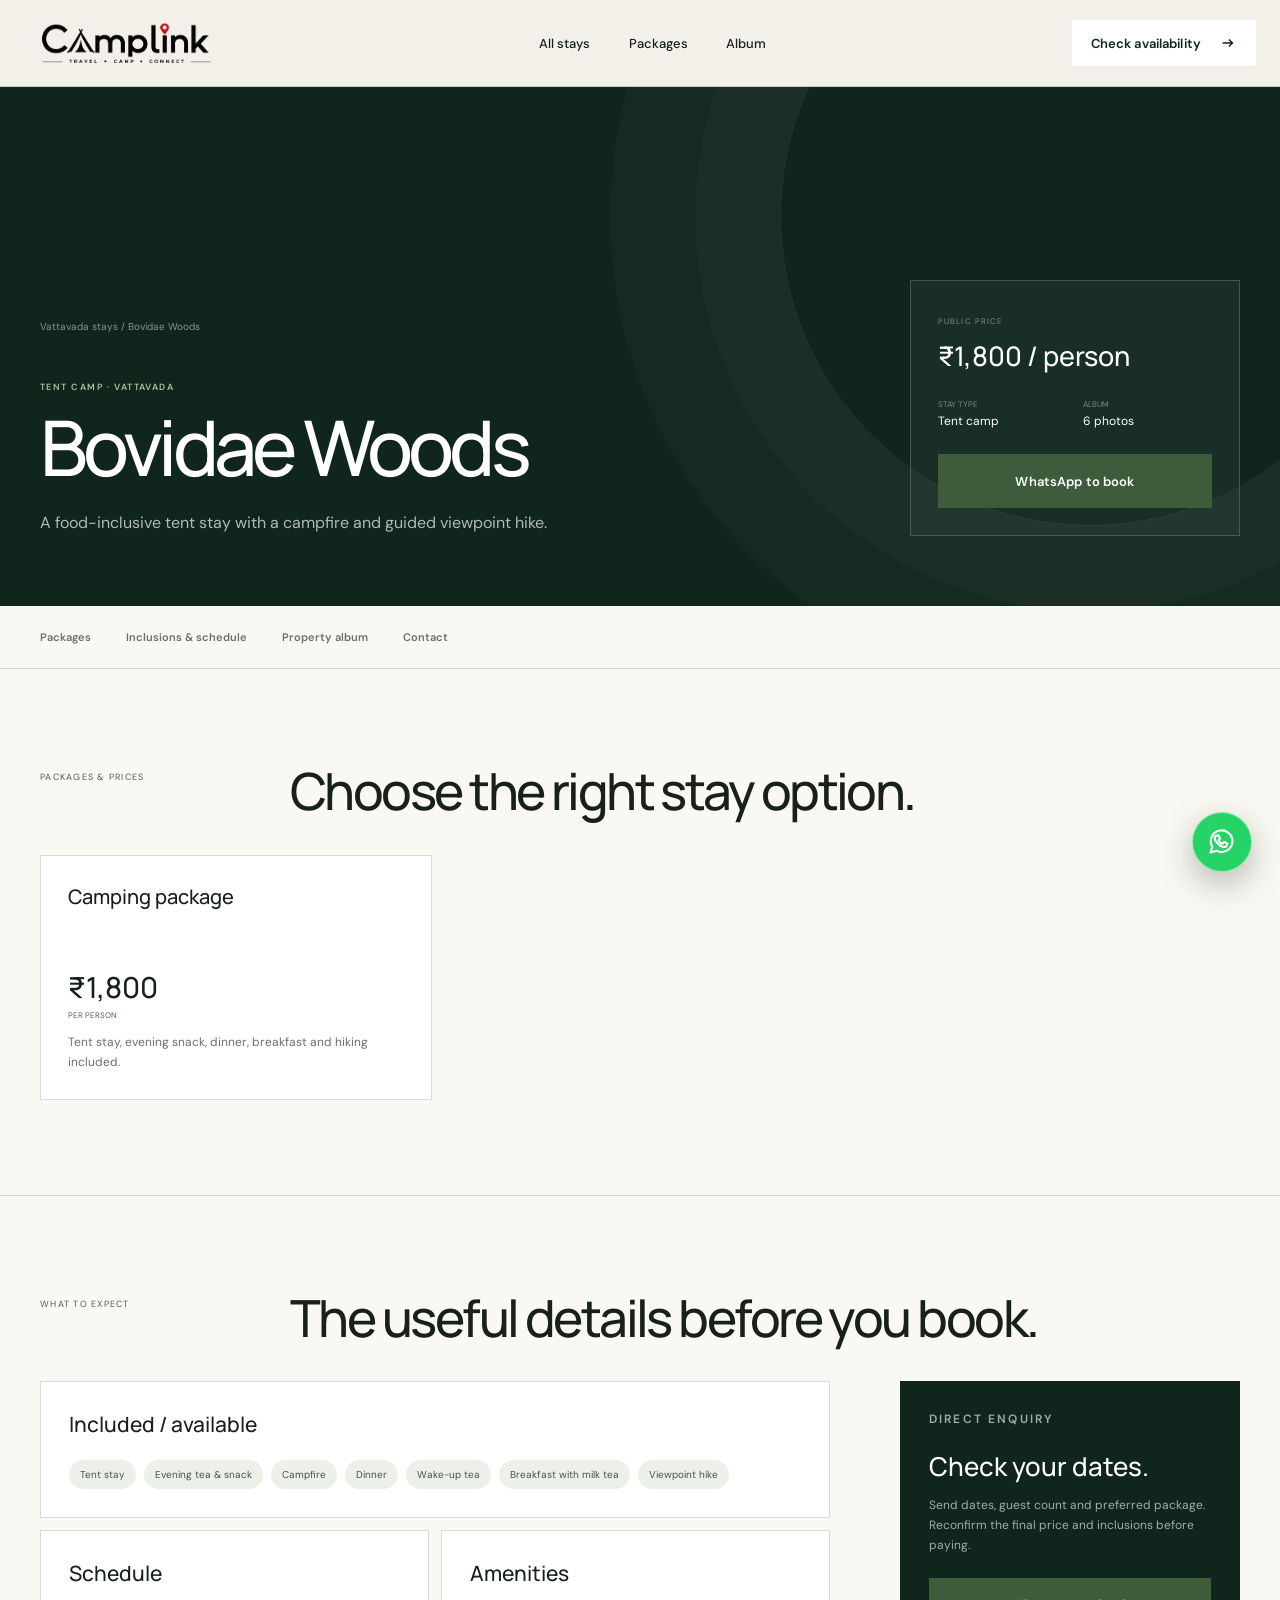
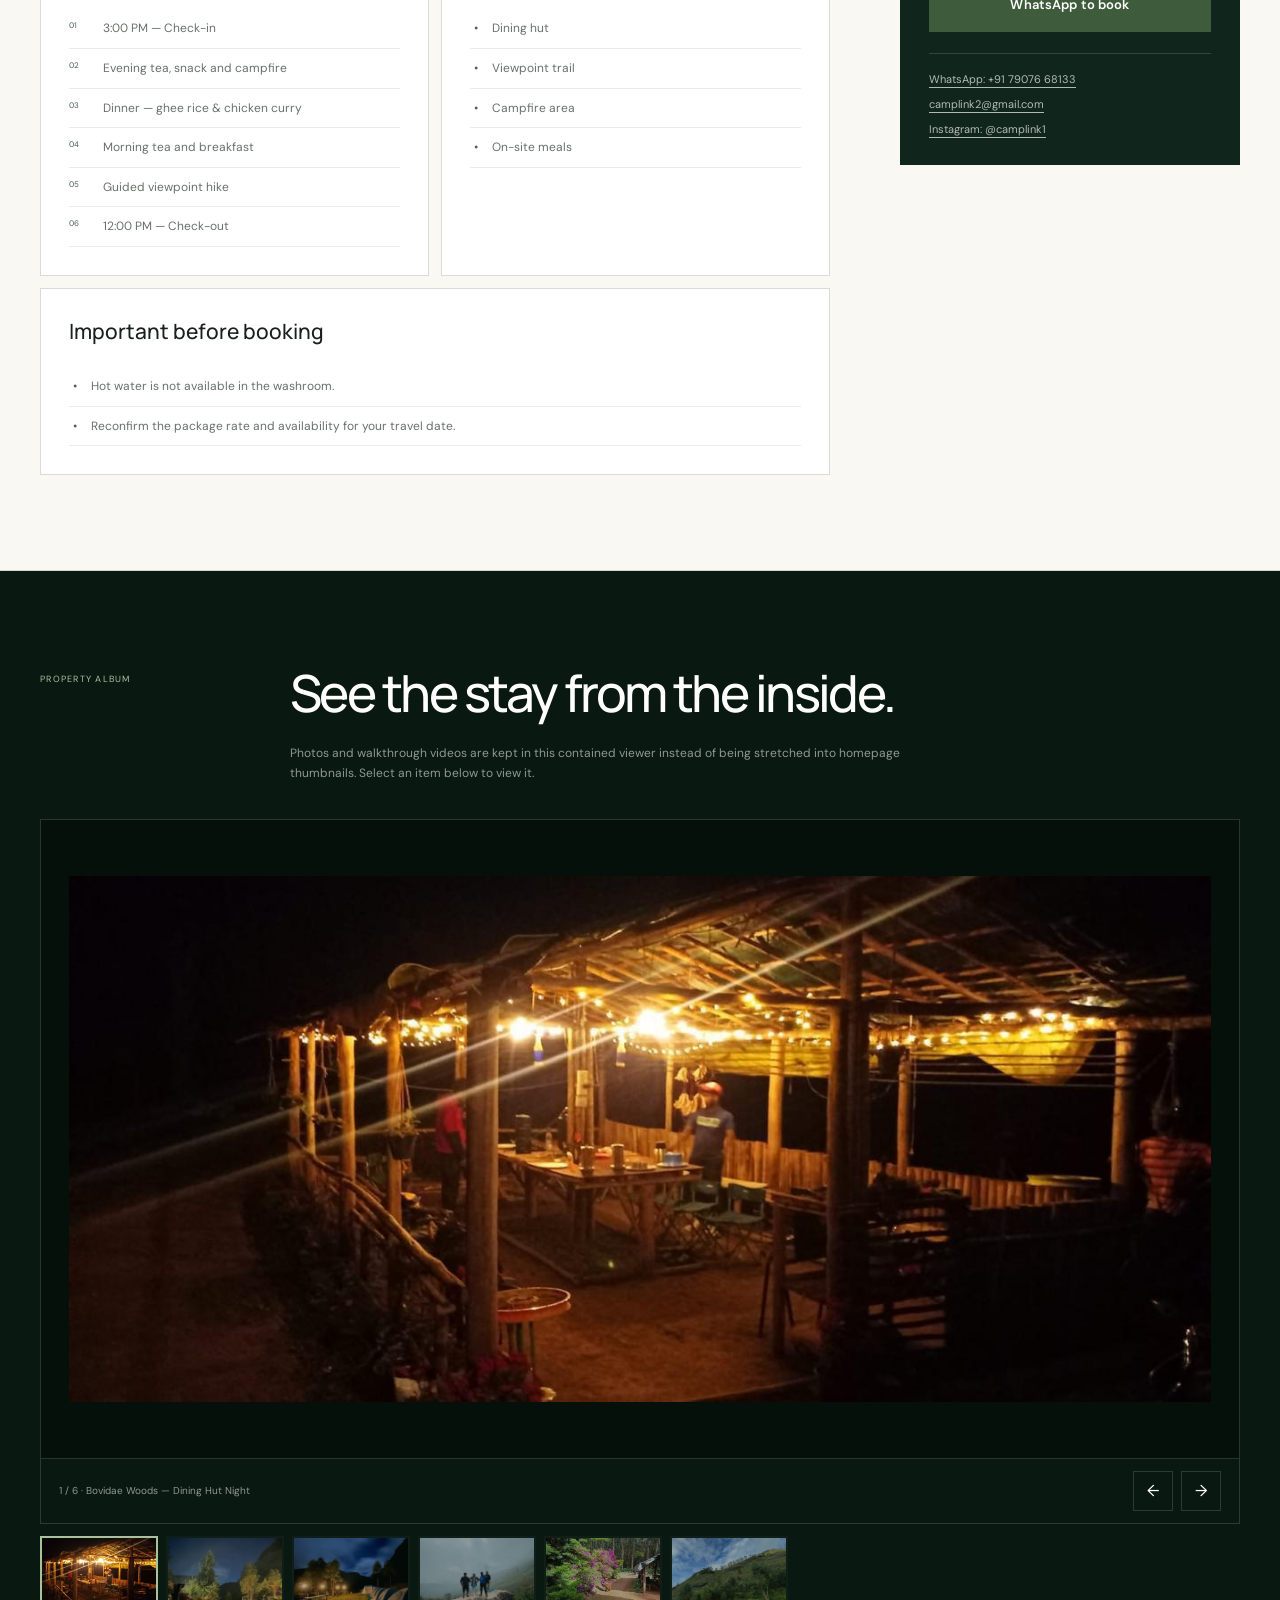
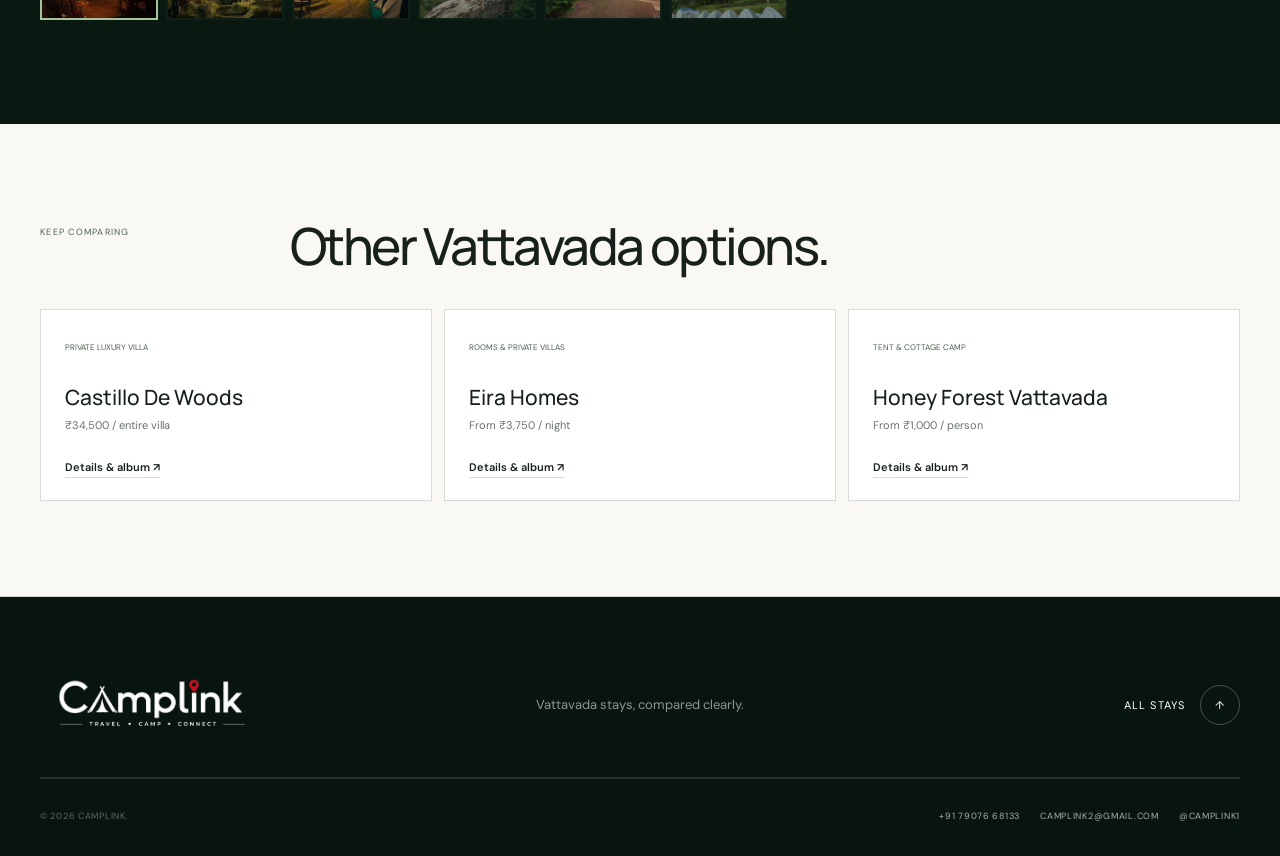
==== commit ddea9d02: "Updated contact info" ====
--- a/stay.html
+++ b/stay.html
@@ -72,15 +72,24 @@
       <div class="album-viewer" data-album-viewer></div>
       <div class="album-toolbar"><p data-media-caption>Loading album…</p><div class="album-controls"><button type="button" data-media-prev aria-label="Previous media">←</button><button type="button" data-media-next aria-label="Next media">→</button></div></div>
       <div class="album-strip" data-album-strip aria-label="Property media"></div>
-      <a class="detail-brochure" data-brochure-link target="_blank" rel="noopener" hidden>Open property brochure ↗</a>
     </div></section>
 
     <section class="detail-section" aria-labelledby="other-title"><div class="page-shell"><div class="detail-section__heading"><p>Keep comparing</p><h2 id="other-title">Other Vattavada options.</h2></div><div class="other-stays" data-other-stays></div></div></section>
   </main>
 
-  <footer class="footer"><div class="page-shell"><div class="footer__top"><a href="index.html" class="brand brand--footer"><img class="footer-logo" src="assets/images/camplink_white_logo.png" alt="" width="1022" height="244"></a><p>Vattavada stays, compared clearly.</p><a href="index.html#destinations" class="back-top">All stays <span>↑</span></a></div><div class="footer__bottom"><p>© 2026 CampLink.</p><p>Prices and availability require operator confirmation.</p></div></div></footer>
+  <footer class="footer"><div class="page-shell">
+    <div class="footer__top"><a href="index.html" class="brand brand--footer" aria-label="CampLink home"><img class="footer-logo" src="assets/images/camplink_white_logo.png" alt="" width="1022" height="244"></a><p>Vattavada stays, compared clearly.</p><a href="index.html#destinations" class="back-top">All stays <span>↑</span></a></div>
+    <div class="footer__bottom">
+      <p>© 2026 CampLink.</p>
+      <div class="footer__contact" aria-label="CampLink contact details">
+        <a href="tel:+917907668133">+91 79076 68133</a>
+        <a href="mailto:camplink2@gmail.com">camplink2@gmail.com</a>
+        <a href="https://www.instagram.com/camplink1/" target="_blank" rel="noopener">@camplink1</a>
+      </div>
+    </div>
+  </div></footer>
 
-  <a class="whatsapp-float" data-whatsapp-float href="https://wa.me/919999999999?text=Hi%20CampLink%2C%20I%20would%20like%20help%20with%20a%20stay." target="_blank" rel="noopener" aria-label="Chat with CampLink on WhatsApp" title="Chat with CampLink on WhatsApp">
+  <a class="whatsapp-float" data-whatsapp-float href="https://wa.me/917907668133?text=Hi%20CampLink%2C%20I%20would%20like%20help%20with%20a%20stay." target="_blank" rel="noopener" aria-label="Chat with CampLink on WhatsApp" title="Chat with CampLink on WhatsApp">
     <svg viewBox="0 0 24 24" aria-hidden="true"><path d="M20.5 11.7a8.4 8.4 0 0 1-12.4 7.4L3.5 20.5l1.4-4.4A8.4 8.4 0 1 1 20.5 11.7Z"/><path d="M8.2 7.6c.2-.4.4-.4.7-.4h.5c.2 0 .4.1.5.4l.8 1.8c.1.3.1.5-.1.7l-.6.7c-.2.2-.2.4-.1.6.5 1 1.3 1.8 2.3 2.3.2.1.4.1.6-.1l.8-1c.2-.2.4-.3.7-.2l1.8.9c.3.1.4.3.4.5 0 .4-.2 1.3-.8 1.8-.5.5-1.3.8-2.2.6-1.1-.2-2.5-.8-4.1-2.2-1.3-1.2-2.2-2.6-2.5-3.8-.3-1.1-.1-2 .3-2.6Z"/></svg>
   </a>
 
--- a/css/style.css
+++ b/css/style.css
@@ -535,8 +535,6 @@
 .album-thumb img { width: 100%; height: 100%; object-fit: cover; }
 .album-thumb__video { width: 100%; height: 100%; display: grid; place-items: center; font-size: 21px; }
 .album-thumb small { position: absolute; right: 5px; bottom: 4px; padding: 2px 4px; background: rgba(0,0,0,.65); font-size: 7px; }
-.detail-brochure { margin-top: 28px; display: inline-flex; padding-bottom: 4px; border-bottom: 1px solid rgba(255,255,255,.4); font-size: 11px; }
-.detail-brochure[hidden] { display: none; }
 .other-stays { display: grid; grid-template-columns: repeat(3,1fr); gap: 12px; }
 .other-stay { padding: 24px; border: 1px solid var(--line); background: #fff; }
 .other-stay small { color: var(--moss); font-size: 8px; text-transform: uppercase; }
@@ -548,6 +546,9 @@
 .whatsapp-float svg { width: 31px; height: 31px; fill: none; stroke: currentColor; stroke-width: 1.65; stroke-linecap: round; stroke-linejoin: round; }
 .whatsapp-float:hover, .whatsapp-float:focus-visible { color: #fff; background: #3e5b3b; box-shadow: 0 16px 42px rgba(6,24,14,.36); transform: translateY(-4px) scale(1.04); }
 .menu-open .whatsapp-float { opacity: 0; pointer-events: none; }
+.footer__contact { display: flex; align-items: center; justify-content: flex-end; gap: 20px; flex-wrap: wrap; }
+.footer__contact a { color: rgba(255,255,255,.66); transition: color .2s; }
+.footer__contact a:hover { color: #fff; }
 
 @media (max-width: 1050px) {
   .camp-grid { grid-template-columns: repeat(2, minmax(0,1fr)); }
@@ -589,4 +590,5 @@
   .album-thumb { flex-basis: 95px; height: 70px; }
   .whatsapp-float { width: 54px; height: 54px; }
   .whatsapp-float svg { width: 28px; height: 28px; }
-}
+  .footer__contact { justify-content: flex-start; gap: 12px 18px; }
+}
